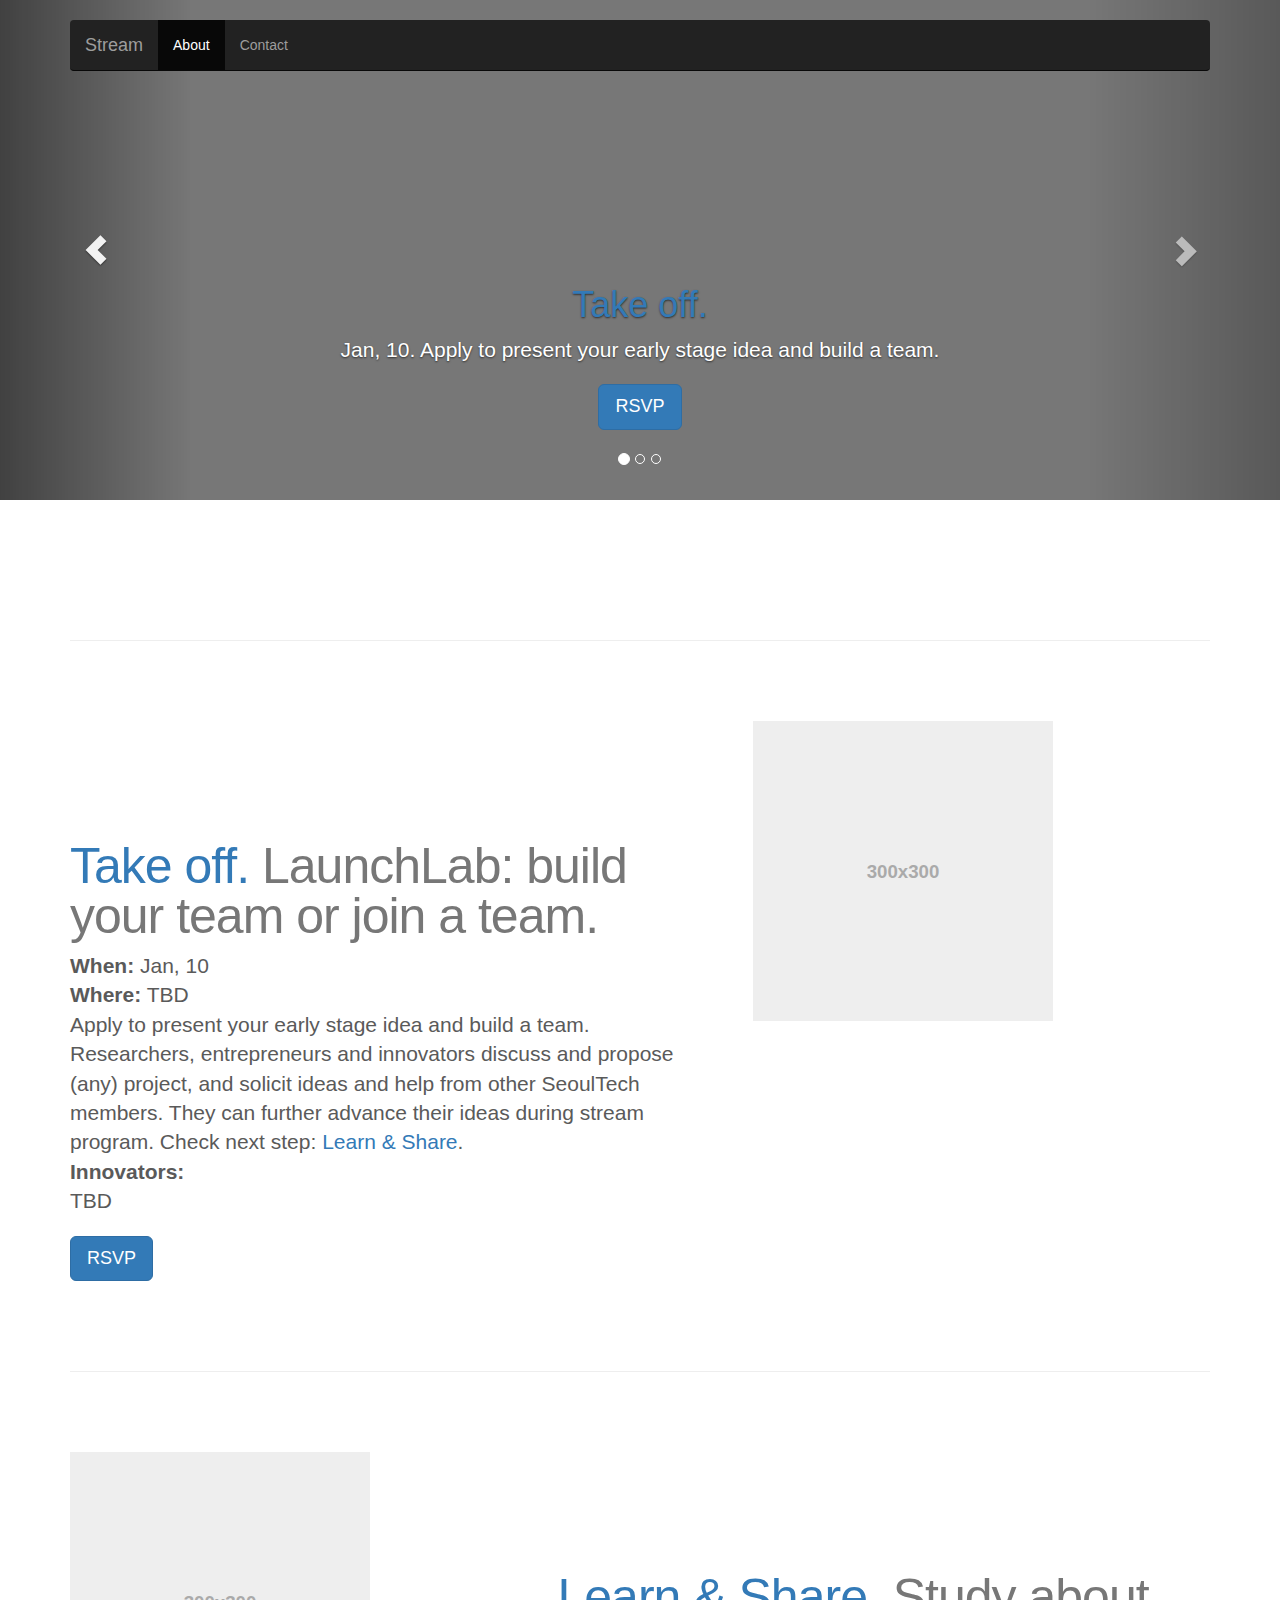
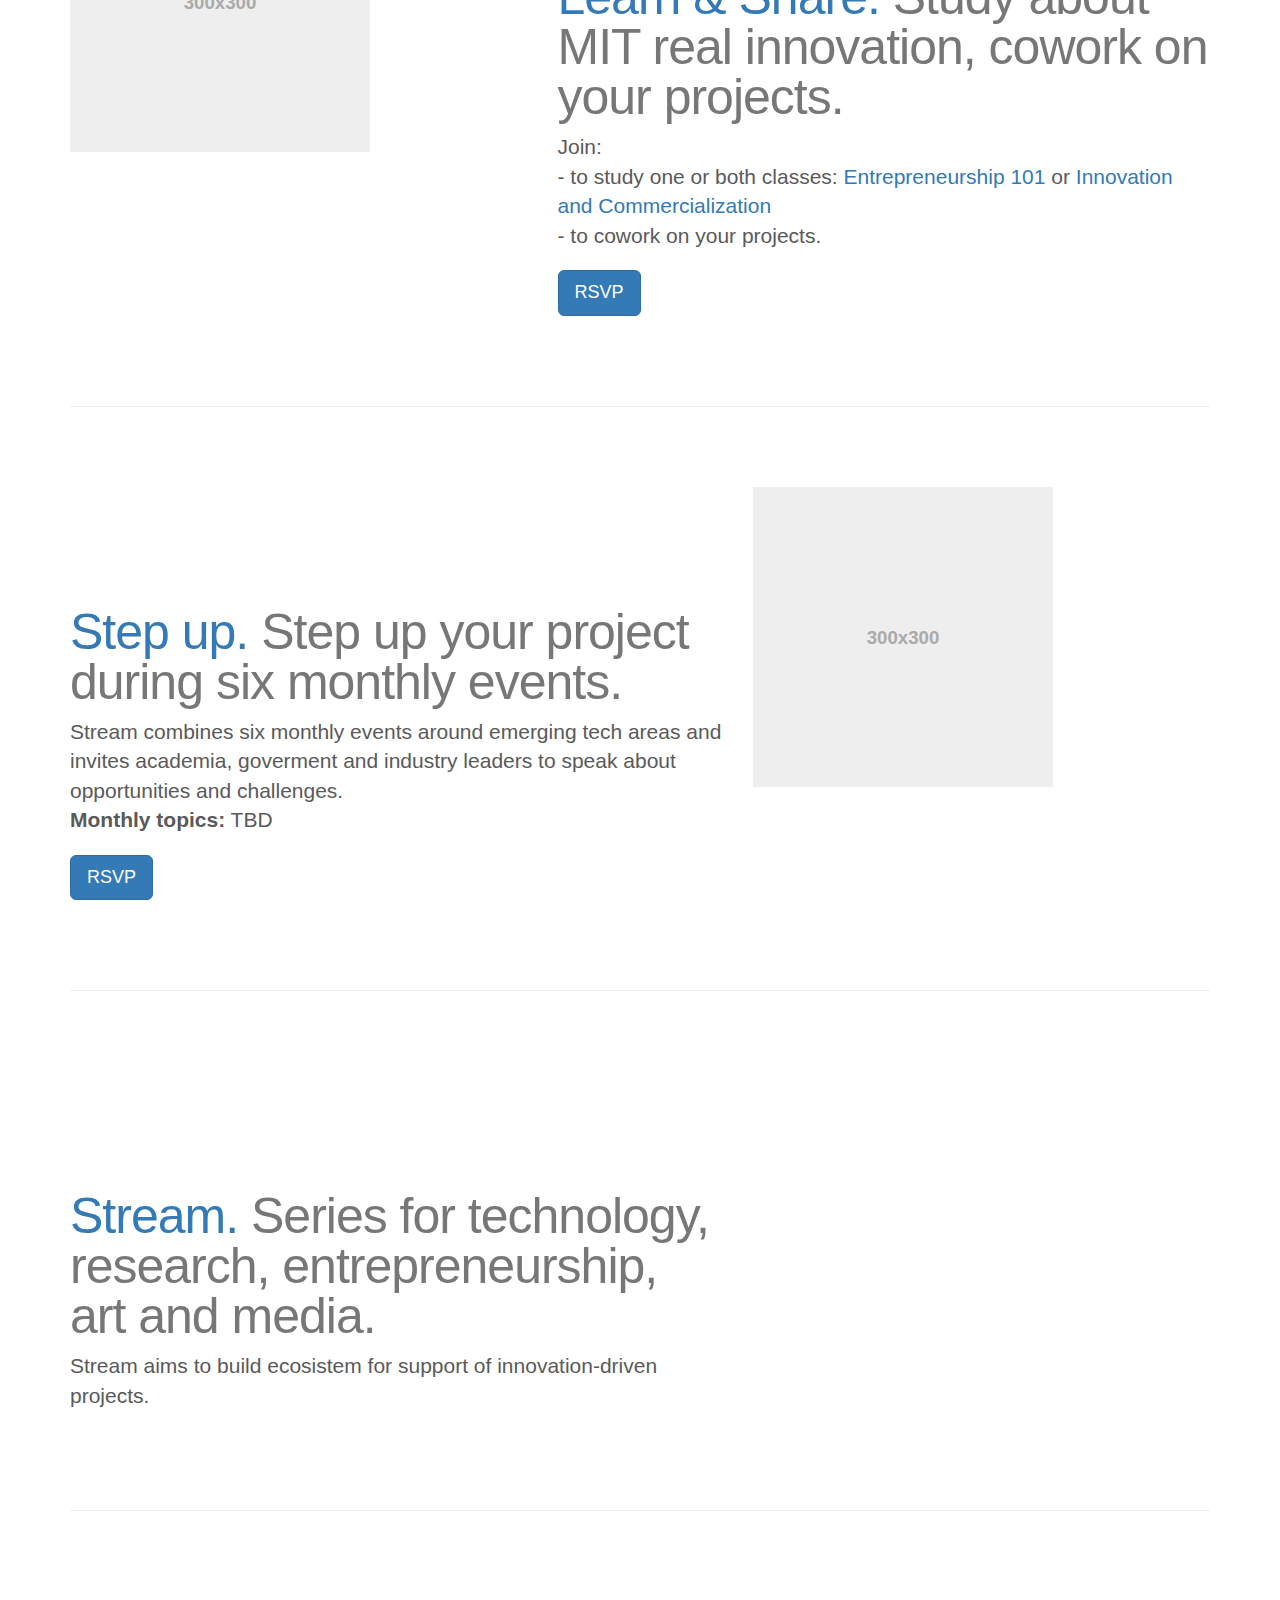
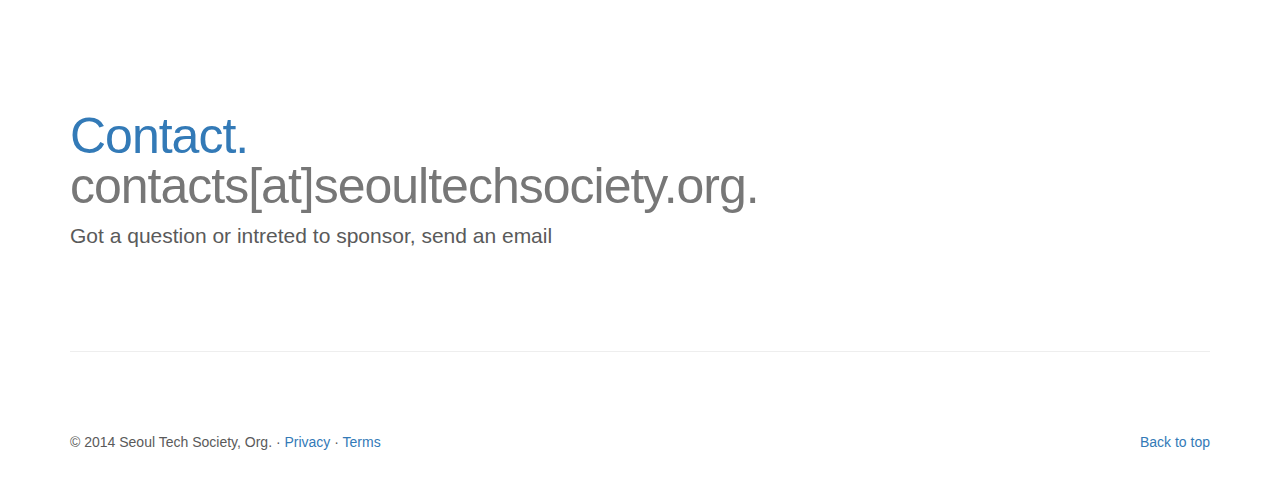
==== index.html @ 8b01f839 "Content updated" ====
<!DOCTYPE html>
<html lang="en">
  <head>
    <meta charset="utf-8">
    <meta http-equiv="X-UA-Compatible" content="IE=edge">
    <meta name="viewport" content="width=device-width, initial-scale=1">
    <meta name="description" content="">
    <meta name="author" content="">
    <link rel="icon" href="icon.ico">

    <title>Knowledge transfer series</title>

    <!-- Bootstrap core CSS -->
    <link href="dist/css/bootstrap.min.css" rel="stylesheet">

    <!-- Just for debugging purposes. Don't actually copy these 2 lines! -->
    <!--[if lt IE 9]><script src="../../assets/js/ie8-responsive-file-warning.js"></script><![endif]-->
    <script src="assets/js/ie-emulation-modes-warning.js"></script>

    <!-- HTML5 shim and Respond.js for IE8 support of HTML5 elements and media queries -->
    <!--[if lt IE 9]>
      <script src="https://oss.maxcdn.com/html5shiv/3.7.2/html5shiv.min.js"></script>
      <script src="https://oss.maxcdn.com/respond/1.4.2/respond.min.js"></script>
    <![endif]-->

    <!-- Custom styles for this template -->
    <link href="carousel.css" rel="stylesheet">
  </head>
<!-- NAVBAR
================================================== -->
  <body>
    <div class="navbar-wrapper">
      <div class="container">

        <nav class="navbar navbar-inverse navbar-static-top" role="navigation">
          <div class="container">
            <div class="navbar-header">
              <button type="button" class="navbar-toggle collapsed" data-toggle="collapse" data-target="#navbar" aria-expanded="false" aria-controls="navbar">
                <span class="sr-only">Toggle navigation</span>
                <span class="icon-bar"></span>
                <span class="icon-bar"></span>
                <span class="icon-bar"></span>
              </button>
              <a class="navbar-brand" href="#">Stream</a>
            </div>
            <div id="navbar" class="navbar-collapse collapse">
              <ul class="nav navbar-nav">
                <li class="active"><a href="#about">About</a></li>
                <li><a href="#contact">Contact</a></li>
              </ul>
            </div>
          </div>
        </nav>

      </div>
    </div>


    <!-- Carousel
    ================================================== -->
    <div id="programCarousel" class="carousel slide" data-ride="carousel">
      <!-- Indicators -->
      <ol class="carousel-indicators">
        <li data-target="#programCarousel" data-slide-to="0" class="active"></li>
        <li data-target="#programCarousel" data-slide-to="1"></li>
        <li data-target="#programCarousel" data-slide-to="2"></li>
      </ol>
      <div class="carousel-inner" role="listbox">
        <div class="item active">
          <img src="[data-uri]" alt="First slide">
          <div class="container">
            <div class="carousel-caption">
              <h1> <a href="#takeoff">Take off.</a> </h1>
              <p>Jan, 10. Apply to present your early stage idea and build a team.</p>
              <p><a class="btn btn-lg btn-primary" href="http://www.meetup.com/seoul-tech-society/" role="button" id="btnLaunchLabRsvp">RSVP</a></p>
            </div>
          </div>
        </div>
        <div class="item">
          <img src="[data-uri]" alt="Second slide">
          <div class="container">
            <div class="carousel-caption">
              <h1> <a href="#learn">Learn & Share.</a> </h1>
              <p>Join biweekly study meetings to learn how to bring your innovative ideas into real-world implementation.</p>
              <p><a class="btn btn-lg btn-primary" href="#" role="button" id="btnStudyRsvp">RSVP</a></p>
            </div>
          </div>
        </div>
        <div class="item">
          <img src="[data-uri]" alt="Third slide">
          <div class="container">
            <div class="carousel-caption">
              <h1> <a href="#stepup">Step up.</a> </h1>
              <p>Step up your project together with academia, goverment and industry leaders.</p>
              <p><a class="btn btn-lg btn-primary" href="#" role="button" id="btnStepupRsvp">RSVP</a></p>
            </div>
          </div>
        </div>
      </div>
      <a class="left carousel-control" href="#programCarousel" role="button" data-slide="prev">
        <span class="glyphicon glyphicon-chevron-left" aria-hidden="true"></span>
        <span class="sr-only">Previous</span>
      </a>
      <a class="right carousel-control" href="#myCarousel" role="button" data-slide="next">
        <span class="glyphicon glyphicon-chevron-right" aria-hidden="true"></span>
        <span class="sr-only">Next</span>
      </a>
    </div><!-- /.carousel -->


    <!-- Marketing messaging and featurettes
    ================================================== -->
    <!-- Wrap the rest of the page in another container to center all the content. -->
 
    <div class="container marketing">

      <!-- START THE FEATURETTES -->

      <hr class="featurette-divider">

      <div class="row featurette">
        <div class="col-md-7">
          <h2 class="featurette-heading"><a name="takeoff">Take off. <span class="text-muted">LaunchLab: build your team or join a team.</span></a></h2>
          <p class="lead">
          <b>When:</b> Jan, 10<br/>
          <b>Where:</b> TBD<br/>
          Apply to present your early stage idea and build a team.<br/>
          Researchers, entrepreneurs and innovators discuss and propose (any) project, and solicit ideas and help from other SeoulTech members.  They can further advance their ideas during stream program. Check next step: <a href="#learn">Learn & Share</a>.<br/>
          <b>Innovators:</b><br/>
          TBD 
          </p>
          <p><a class="btn btn-lg btn-primary" href="http://www.meetup.com/seoul-tech-society/" role="button" id="btnLaunchLabRsvp">RSVP</a></p>
        </div>
        <div class="col-md-5">
          <img class="featurette-image img-responsive" data-src="holder.js/300x300/auto" alt="Generic placeholder image">
        </div>
      </div>

      <hr class="featurette-divider">

      <div class="row featurette">
        <div class="col-md-5">
          <img class="featurette-image img-responsive" data-src="holder.js/300x300/auto" alt="Generic placeholder image">
        </div>
        <div class="col-md-7">
          <h2 class="featurette-heading"><a name="#learn">Learn & Share.</a> <span class="text-muted">Study about MIT real innovation, cowork on your projects.</span></h2>
          <p class="lead">
          Join:<br/>
          - to study one or both classes: <a href="https://www.edx.org/course/entrepreneurship-101-who-customer-mitx-15-390-1x">Entrepreneurship 101</a> or <a href="https://www.edx.org/course/innovation-commercialization-mitx-3-086x#.VJL0gCuUffI">Innovation and Commercialization</a><br/>
          - to cowork on your projects.
          </p>
          <p><a class="btn btn-lg btn-primary" href="#" role="button" id="btnStudyRsvp">RSVP</a></p>
        </div>
      </div>

      <hr class="featurette-divider">

      <div class="row featurette">
        <div class="col-md-7">
          <h2 class="featurette-heading"><a name="#stepup">Step up.</a> <span class="text-muted">Step up your project during six monthly events.</span></h2>
          <p class="lead">Stream combines six monthly events around emerging tech areas and invites academia, goverment and industry leaders to speak about opportunities and challenges.<br/>
          <b>Monthly topics:</b> TBD</p>
          <p><a class="btn btn-lg btn-primary" href="#" role="button" id="btnStepupRsvp">RSVP</a></p>
        </div>
        <div class="col-md-5">
          <img class="featurette-image img-responsive" data-src="holder.js/300x300/auto" alt="Generic placeholder image">
        </div>
      </div>

      <hr class="featurette-divider">

      <div class="row featurette">
        <div class="col-md-7">
          <h2 class="featurette-heading"><a name="#about">Stream.</a> <span class="text-muted">Series for technology, research, entrepreneurship, art and media.</span></h2>
          <p class="lead">Stream aims to build ecosistem for support of innovation-driven projects.</p>
        </div>
      </div>

      <hr class="featurette-divider">

      <div class="row featurette">
        <div class="col-md-7">
          <h2 class="featurette-heading"><a name="#contact">Contact.</a> <span class="text-muted">contacts[at]seoultechsociety.org.</span></h2>
          <p class="lead">Got a question or intreted to sponsor, send an email</p>
        </div>
      </div>

      <hr class="featurette-divider">


      <script type="text/javascript">
        $(function () {
          $('#btnStudyRsvp').prop('disabled', true);
           $('#btnStepupRsvp').prop('disabled', true);
        });
</script>

      <!-- /END THE FEATURETTES -->


      <!-- FOOTER -->
      <footer>
        <p class="pull-right"><a href="#">Back to top</a></p>
        <p>&copy; 2014 Seoul Tech Society, Org. &middot; <a href="#">Privacy</a> &middot; <a href="#">Terms</a></p>
      </footer>

    </div><!-- /.container -->


    <!-- Bootstrap core JavaScript
    ================================================== -->
    <!-- Placed at the end of the document so the pages load faster -->
    <script src="https://ajax.googleapis.com/ajax/libs/jquery/1.11.1/jquery.min.js"></script>
    <script src="dist/js/bootstrap.min.js"></script>
    <script src="assets/js/docs.min.js"></script>
    <!-- IE10 viewport hack for Surface/desktop Windows 8 bug -->
    <script src="assets/js/ie10-viewport-bug-workaround.js"></script>
  </body>
</html>
---- carousel.css ----
/* GLOBAL STYLES
-------------------------------------------------- */
/* Padding below the footer and lighter body text */

body {
  padding-bottom: 40px;
  color: #5a5a5a;
}


/* CUSTOMIZE THE NAVBAR
-------------------------------------------------- */

/* Special class on .container surrounding .navbar, used for positioning it into place. */
.navbar-wrapper {
  position: absolute;
  top: 0;
  right: 0;
  left: 0;
  z-index: 20;
}

/* Flip around the padding for proper display in narrow viewports */
.navbar-wrapper > .container {
  padding-right: 0;
  padding-left: 0;
}
.navbar-wrapper .navbar {
  padding-right: 15px;
  padding-left: 15px;
}
.navbar-wrapper .navbar .container {
  width: auto;
}


/* CUSTOMIZE THE CAROUSEL
-------------------------------------------------- */

/* Carousel base class */
.carousel {
  height: 500px;
  margin-bottom: 60px;
}
/* Since positioning the image, we need to help out the caption */
.carousel-caption {
  z-index: 10;
}

/* Declare heights because of positioning of img element */
.carousel .item {
  height: 500px;
  background-color: #777;
}
.carousel-inner > .item > img {
  position: absolute;
  top: 0;
  left: 0;
  min-width: 100%;
  height: 500px;
}


/* MARKETING CONTENT
-------------------------------------------------- */

/* Center align the text within the three columns below the carousel */
.marketing .col-lg-4 {
  margin-bottom: 20px;
  text-align: center;
}
.marketing h2 {
  font-weight: normal;
}
.marketing .col-lg-4 p {
  margin-right: 10px;
  margin-left: 10px;
}


/* Featurettes
------------------------- */

.featurette-divider {
  margin: 80px 0; /* Space out the Bootstrap <hr> more */
}

/* Thin out the marketing headings */
.featurette-heading {
  font-weight: 300;
  line-height: 1;
  letter-spacing: -1px;
}


/* RESPONSIVE CSS
-------------------------------------------------- */

@media (min-width: 768px) {
  /* Navbar positioning foo */
  .navbar-wrapper {
    margin-top: 20px;
  }
  .navbar-wrapper .container {
    padding-right: 15px;
    padding-left: 15px;
  }
  .navbar-wrapper .navbar {
    padding-right: 0;
    padding-left: 0;
  }

  /* The navbar becomes detached from the top, so we round the corners */
  .navbar-wrapper .navbar {
    border-radius: 4px;
  }

  /* Bump up size of carousel content */
  .carousel-caption p {
    margin-bottom: 20px;
    font-size: 21px;
    line-height: 1.4;
  }

  .featurette-heading {
    font-size: 50px;
  }
}

@media (min-width: 992px) {
  .featurette-heading {
    margin-top: 120px;
  }
}
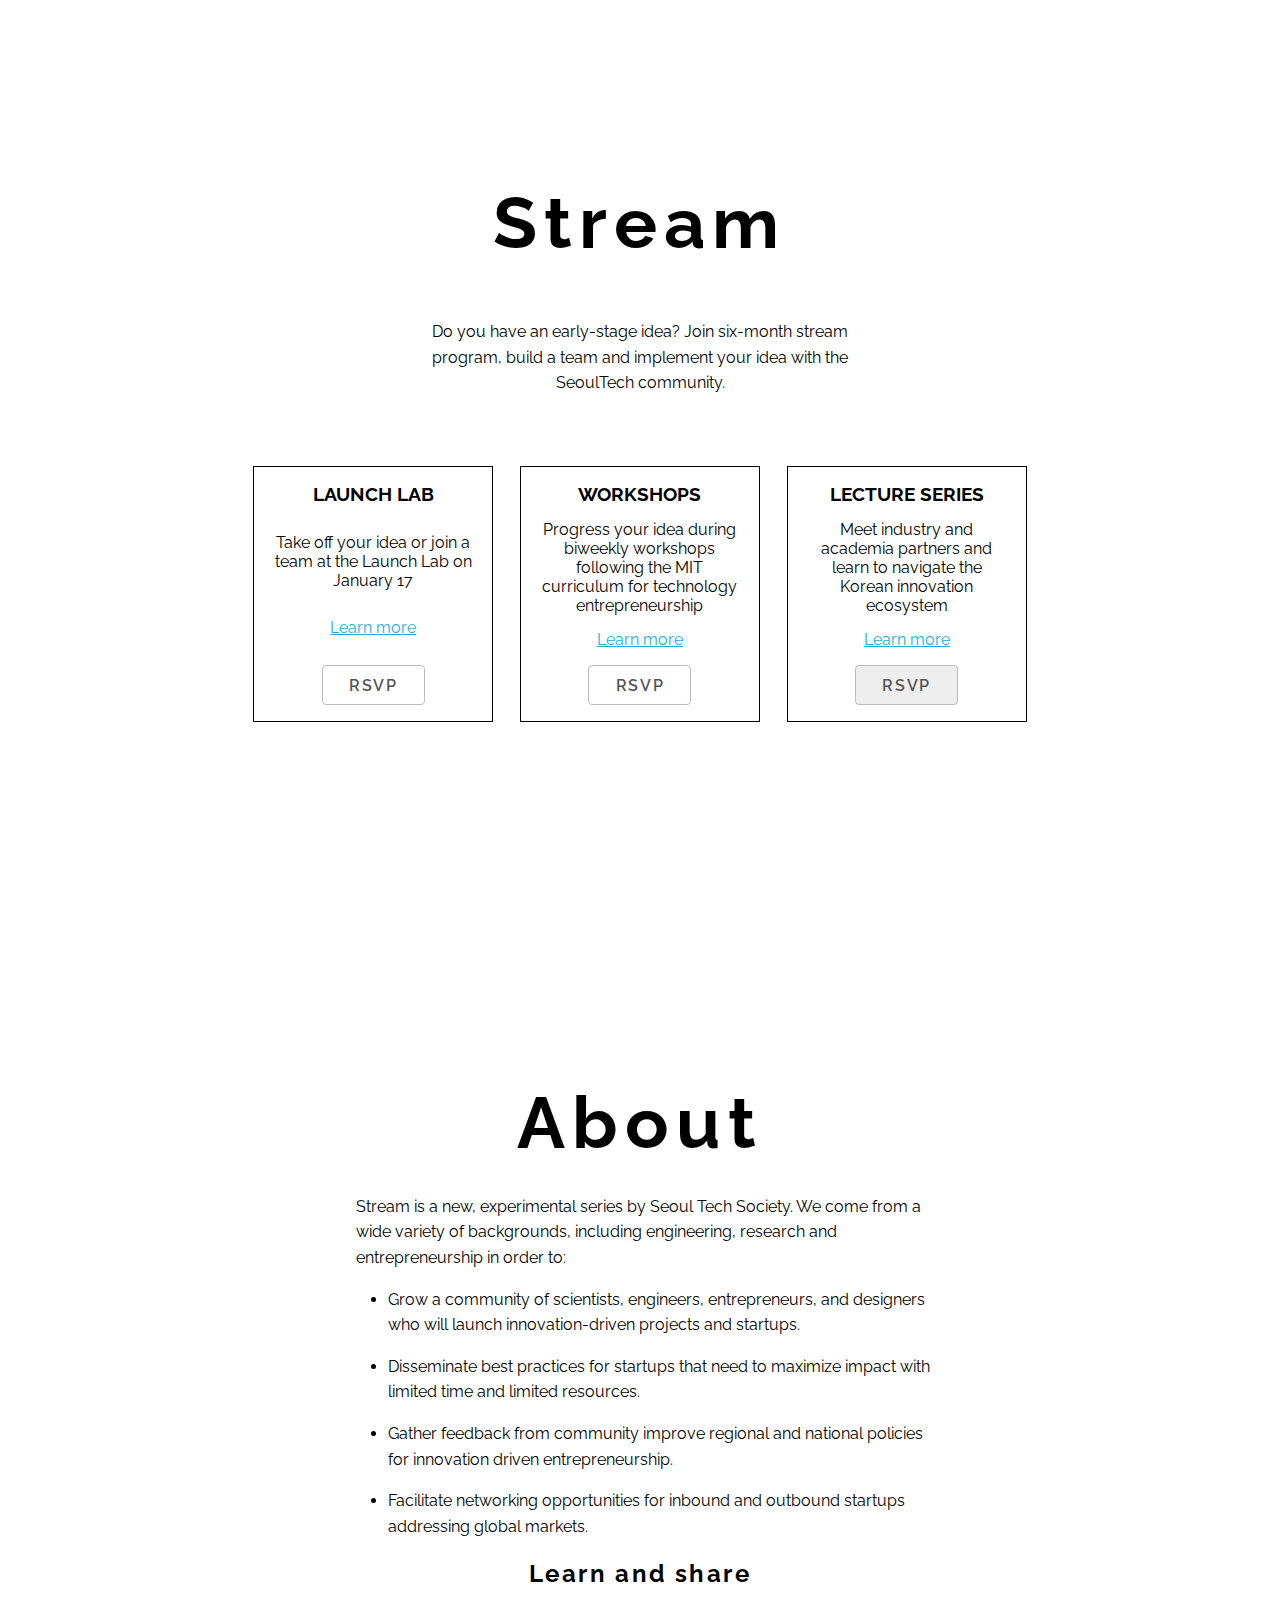
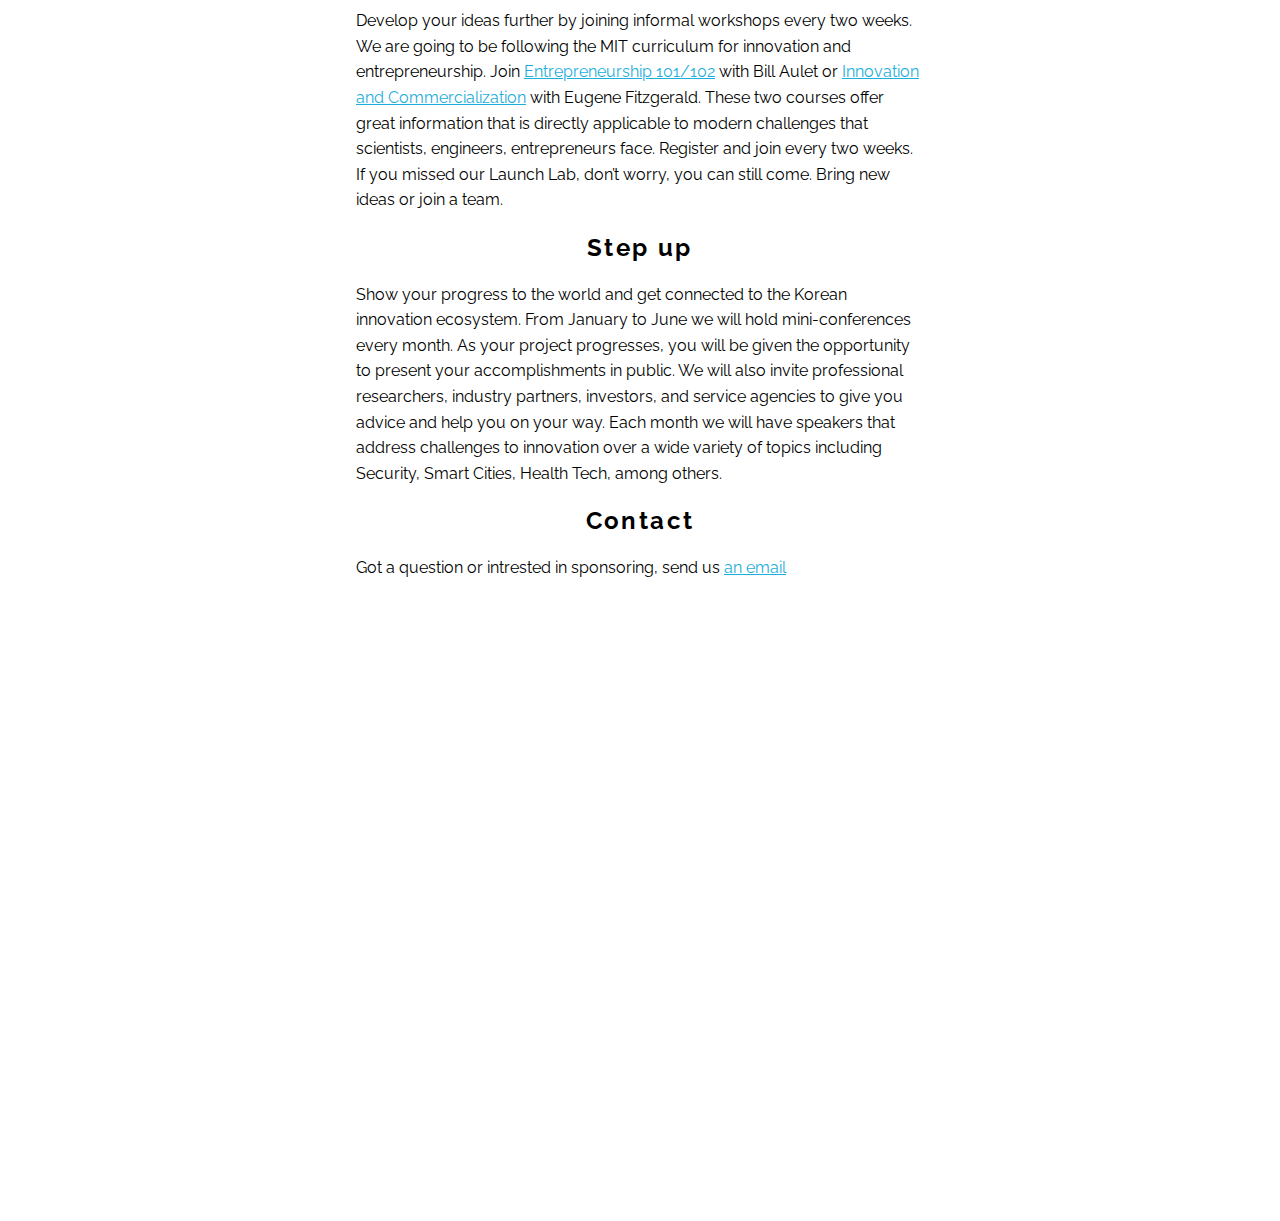
==== commit 5acc9a3c: "change layout and design" ====
--- a/index.html
+++ b/index.html
@@ -1,219 +1,93 @@
 <!DOCTYPE html>
 <html lang="en">
-  <head>
-    <meta charset="utf-8">
-    <meta http-equiv="X-UA-Compatible" content="IE=edge">
-    <meta name="viewport" content="width=device-width, initial-scale=1">
-    <meta name="description" content="">
-    <meta name="author" content="">
-    <link rel="icon" href="icon.ico">
-
-    <title>Knowledge transfer series</title>
-
-    <!-- Bootstrap core CSS -->
-    <link href="dist/css/bootstrap.min.css" rel="stylesheet">
-
-    <!-- Just for debugging purposes. Don't actually copy these 2 lines! -->
-    <!--[if lt IE 9]><script src="../../assets/js/ie8-responsive-file-warning.js"></script><![endif]-->
-    <script src="assets/js/ie-emulation-modes-warning.js"></script>
-
-    <!-- HTML5 shim and Respond.js for IE8 support of HTML5 elements and media queries -->
-    <!--[if lt IE 9]>
-      <script src="https://oss.maxcdn.com/html5shiv/3.7.2/html5shiv.min.js"></script>
-      <script src="https://oss.maxcdn.com/respond/1.4.2/respond.min.js"></script>
-    <![endif]-->
-
-    <!-- Custom styles for this template -->
-    <link href="carousel.css" rel="stylesheet">
-  </head>
-<!-- NAVBAR
-================================================== -->
-  <body>
-    <div class="navbar-wrapper">
-      <div class="container">
-
-        <nav class="navbar navbar-inverse navbar-static-top" role="navigation">
-          <div class="container">
-            <div class="navbar-header">
-              <button type="button" class="navbar-toggle collapsed" data-toggle="collapse" data-target="#navbar" aria-expanded="false" aria-controls="navbar">
-                <span class="sr-only">Toggle navigation</span>
-                <span class="icon-bar"></span>
-                <span class="icon-bar"></span>
-                <span class="icon-bar"></span>
-              </button>
-              <a class="navbar-brand" href="#">Stream</a>
-            </div>
-            <div id="navbar" class="navbar-collapse collapse">
-              <ul class="nav navbar-nav">
-                <li class="active"><a href="#about">About</a></li>
-                <li><a href="#contact">Contact</a></li>
-              </ul>
-            </div>
-          </div>
-        </nav>
-
+<head>
+  <meta charset="UTF-8">
+  <title></title>
+  <meta name="viewport" content="width=device-width, initial-scale=1, maximum-scale=1, user-scalable=no"/>
+  <link href='//fonts.googleapis.com/css?family=Raleway:400' rel='stylesheet' type='text/css'>
+  <link rel="stylesheet" href="css/style.css">
+</head>
+<body>
+  <div class="page">
+    <div class="landing">
+      <h1 class="header">Stream</h1>
+      <p class="narrow">
+      Do you have an early-stage idea? Join six-month stream program, build a team and implement your idea with the SeoulTech community.
+      </p>
+    </div>
+    <div class="boxes">
+      <div class="box">
+        <h2>Launch Lab</h2>
+        <p>Take off your idea or join a team at the Launch Lab on January 17 </p>
+        <p><a href="http://meetup.com/seoul&#45;tech&#45;society/events/219170649/">Learn more</a></p>
+        <a class="button" href="http://meetup.com/seoul&#45;tech&#45;society/events/219170649/">RSVP</a>
+      </div>
+      <div class="box">
+        <h2>Workshops</h2>
+        <p>Progress your idea during biweekly workshops following the MIT curriculum for technology entrepreneurship</p>
+        <p><a href="#workshops">Learn more</a></p>
+        <a class="button" href="http://goo.gl/forms/xklwbZNZwG">RSVP</a>
+      </div>
+      <div class="box">
+        <h2>Lecture series</h2>
+        <p>Meet industry and academia partners and learn to navigate the Korean innovation ecosystem</p>
+        <p><a href="#lectures">Learn more</a></p>
+        <a class="button inactive">RSVP</a>
       </div>
     </div>
+  </div>
+
+  <div class="page">
+    <div class="about">
+      <h1 class="header">About</h1>
+      <p class="wide">
+      Stream is a new, experimental series by Seoul Tech Society. We come from a wide variety of backgrounds, including engineering, research and entrepreneurship in order to:
+      </p>
+      <ul>
+        <li>
+        Grow a community of scientists, engineers, entrepreneurs, and designers who will launch innovation-driven projects and startups.
+        </li>
+        <li>
+        Disseminate best practices for startups that need to maximize impact with limited time and limited resources.
+        </li>
+        <li>
+        Gather feedback from community improve regional and national policies for innovation driven entrepreneurship.
+        </li>
+        <li>
+        Facilitate networking opportunities for inbound and outbound startups addressing global markets.
+        </li>
+      </ul>
+
+      <h2 id="workshops" class="header">Learn and share</h2>
+      <p class="wide">
+        Develop your ideas further by joining informal workshops every two weeks.
+        We are going to be following the MIT curriculum for innovation and entrepreneurship.
+        Join <a href="https://www.edx.org/course/entrepreneurship-101-who-customer-mitx-15-390-1x#.VJwMqV4AA">Entrepreneurship 101/102</a> with Bill Aulet or <a href="https://www.edx.org/course/innovation-commercialization-mitx-3-086x#.VJwMmF4AA">Innovation and Commercialization</a> with Eugene Fitzgerald.
+        These two courses offer great information that is directly applicable to modern challenges that scientists, engineers, entrepreneurs face.
+        Register and join every two weeks.
+        If you missed our Launch Lab, don’t worry, you can still come. Bring new ideas or join a team.
+      </p>
 
 
-    <!-- Carousel
-    ================================================== -->
-    <div id="programCarousel" class="carousel slide" data-ride="carousel">
-      <!-- Indicators -->
-      <ol class="carousel-indicators">
-        <li data-target="#programCarousel" data-slide-to="0" class="active"></li>
-        <li data-target="#programCarousel" data-slide-to="1"></li>
-        <li data-target="#programCarousel" data-slide-to="2"></li>
-      </ol>
-      <div class="carousel-inner" role="listbox">
-        <div class="item active">
-          <img src="[data-uri]" alt="First slide">
-          <div class="container">
-            <div class="carousel-caption">
-              <h1> <a href="#takeoff">Take off.</a> </h1>
-              <p>Jan, 10. Apply to present your early stage idea and build a team.</p>
-              <p><a class="btn btn-lg btn-primary" href="http://www.meetup.com/seoul-tech-society/" role="button" id="btnLaunchLabRsvp">RSVP</a></p>
-            </div>
-          </div>
-        </div>
-        <div class="item">
-          <img src="[data-uri]" alt="Second slide">
-          <div class="container">
-            <div class="carousel-caption">
-              <h1> <a href="#learn">Learn & Share.</a> </h1>
-              <p>Join biweekly study meetings to learn how to bring your innovative ideas into real-world implementation.</p>
-              <p><a class="btn btn-lg btn-primary" href="#" role="button" id="btnStudyRsvp">RSVP</a></p>
-            </div>
-          </div>
-        </div>
-        <div class="item">
-          <img src="[data-uri]" alt="Third slide">
-          <div class="container">
-            <div class="carousel-caption">
-              <h1> <a href="#stepup">Step up.</a> </h1>
-              <p>Step up your project together with academia, goverment and industry leaders.</p>
-              <p><a class="btn btn-lg btn-primary" href="#" role="button" id="btnStepupRsvp">RSVP</a></p>
-            </div>
-          </div>
-        </div>
-      </div>
-      <a class="left carousel-control" href="#programCarousel" role="button" data-slide="prev">
-        <span class="glyphicon glyphicon-chevron-left" aria-hidden="true"></span>
-        <span class="sr-only">Previous</span>
-      </a>
-      <a class="right carousel-control" href="#myCarousel" role="button" data-slide="next">
-        <span class="glyphicon glyphicon-chevron-right" aria-hidden="true"></span>
-        <span class="sr-only">Next</span>
-      </a>
-    </div><!-- /.carousel -->
 
+      <h2 id="lectures" class="header">Step up</h2>
+      <p class="wide">
+      Show your progress to the world and get connected to the Korean innovation ecosystem.
+      From January to June we will hold mini-conferences every month.
+      As your project progresses, you will be given the opportunity to present your accomplishments in public.
+      We will also invite professional researchers, industry partners, investors, and service agencies to give you advice and help you on your way.
+      Each month we will have speakers that address challenges to innovation over a wide variety of topics including Security, Smart Cities, Health Tech, among others.
+      </p>
 
-    <!-- Marketing messaging and featurettes
-    ================================================== -->
-    <!-- Wrap the rest of the page in another container to center all the content. -->
- 
-    <div class="container marketing">
+    </div>
 
-      <!-- START THE FEATURETTES -->
-
-      <hr class="featurette-divider">
-
-      <div class="row featurette">
-        <div class="col-md-7">
-          <h2 class="featurette-heading"><a name="takeoff">Take off. <span class="text-muted">LaunchLab: build your team or join a team.</span></a></h2>
-          <p class="lead">
-          <b>When:</b> Jan, 10<br/>
-          <b>Where:</b> TBD<br/>
-          Apply to present your early stage idea and build a team.<br/>
-          Researchers, entrepreneurs and innovators discuss and propose (any) project, and solicit ideas and help from other SeoulTech members.  They can further advance their ideas during stream program. Check next step: <a href="#learn">Learn & Share</a>.<br/>
-          <b>Innovators:</b><br/>
-          TBD 
-          </p>
-          <p><a class="btn btn-lg btn-primary" href="http://www.meetup.com/seoul-tech-society/" role="button" id="btnLaunchLabRsvp">RSVP</a></p>
-        </div>
-        <div class="col-md-5">
-          <img class="featurette-image img-responsive" data-src="holder.js/300x300/auto" alt="Generic placeholder image">
-        </div>
-      </div>
-
-      <hr class="featurette-divider">
-
-      <div class="row featurette">
-        <div class="col-md-5">
-          <img class="featurette-image img-responsive" data-src="holder.js/300x300/auto" alt="Generic placeholder image">
-        </div>
-        <div class="col-md-7">
-          <h2 class="featurette-heading"><a name="#learn">Learn & Share.</a> <span class="text-muted">Study about MIT real innovation, cowork on your projects.</span></h2>
-          <p class="lead">
-          Join:<br/>
-          - to study one or both classes: <a href="https://www.edx.org/course/entrepreneurship-101-who-customer-mitx-15-390-1x">Entrepreneurship 101</a> or <a href="https://www.edx.org/course/innovation-commercialization-mitx-3-086x#.VJL0gCuUffI">Innovation and Commercialization</a><br/>
-          - to cowork on your projects.
-          </p>
-          <p><a class="btn btn-lg btn-primary" href="#" role="button" id="btnStudyRsvp">RSVP</a></p>
-        </div>
-      </div>
-
-      <hr class="featurette-divider">
-
-      <div class="row featurette">
-        <div class="col-md-7">
-          <h2 class="featurette-heading"><a name="#stepup">Step up.</a> <span class="text-muted">Step up your project during six monthly events.</span></h2>
-          <p class="lead">Stream combines six monthly events around emerging tech areas and invites academia, goverment and industry leaders to speak about opportunities and challenges.<br/>
-          <b>Monthly topics:</b> TBD</p>
-          <p><a class="btn btn-lg btn-primary" href="#" role="button" id="btnStepupRsvp">RSVP</a></p>
-        </div>
-        <div class="col-md-5">
-          <img class="featurette-image img-responsive" data-src="holder.js/300x300/auto" alt="Generic placeholder image">
-        </div>
-      </div>
-
-      <hr class="featurette-divider">
-
-      <div class="row featurette">
-        <div class="col-md-7">
-          <h2 class="featurette-heading"><a name="#about">Stream.</a> <span class="text-muted">Series for technology, research, entrepreneurship, art and media.</span></h2>
-          <p class="lead">Stream aims to build ecosistem for support of innovation-driven projects.</p>
-        </div>
-      </div>
-
-      <hr class="featurette-divider">
-
-      <div class="row featurette">
-        <div class="col-md-7">
-          <h2 class="featurette-heading"><a name="#contact">Contact.</a> <span class="text-muted">contacts[at]seoultechsociety.org.</span></h2>
-          <p class="lead">Got a question or intreted to sponsor, send an email</p>
-        </div>
-      </div>
-
-      <hr class="featurette-divider">
-
-
-      <script type="text/javascript">
-        $(function () {
-          $('#btnStudyRsvp').prop('disabled', true);
-           $('#btnStepupRsvp').prop('disabled', true);
-        });
-</script>
-
-      <!-- /END THE FEATURETTES -->
-
-
-      <!-- FOOTER -->
-      <footer>
-        <p class="pull-right"><a href="#">Back to top</a></p>
-        <p>&copy; 2014 Seoul Tech Society, Org. &middot; <a href="#">Privacy</a> &middot; <a href="#">Terms</a></p>
-      </footer>
-
-    </div><!-- /.container -->
-
-
-    <!-- Bootstrap core JavaScript
-    ================================================== -->
-    <!-- Placed at the end of the document so the pages load faster -->
-    <script src="https://ajax.googleapis.com/ajax/libs/jquery/1.11.1/jquery.min.js"></script>
-    <script src="dist/js/bootstrap.min.js"></script>
-    <script src="assets/js/docs.min.js"></script>
-    <!-- IE10 viewport hack for Surface/desktop Windows 8 bug -->
-    <script src="assets/js/ie10-viewport-bug-workaround.js"></script>
-  </body>
+    <div class="contact">
+      <h2 class="header">Contact</h2>
+      <p class="wide">
+        Got a question or intrested in sponsoring, send us
+        <a href="mailto:contacts@seoultechsociety.org?subject=stream">an email</a>
+      </p>
+    </div>
+  </div>
+</body>
 </html>
--- a/css/style.css
+++ b/css/style.css
@@ -0,0 +1,198 @@
+@import url('./normalize.css');
+
+*, *:before, *:after {
+  box-sizing: border-box;
+  -moz-box-sizing: border-box;
+  -webkit-box-sizing: border-box;
+ }
+
+body {
+  font-family: Raleway, sans-serif;
+}
+
+a {
+  color:#1eaedb;
+}
+
+
+
+h1 {
+  font-size:8vh;
+}
+
+.page {
+  width:100%;
+  min-height:100vh;
+  max-width:800px;
+  margin:0 auto;
+}
+
+.header {
+  text-align:center;
+  letter-spacing:0.1em;
+}
+
+
+/* LANDING */
+.landing {
+  width:100%;
+  max-width:768px;
+  margin:0 auto 1em;
+  padding:0;
+}
+
+.landing > .header {
+  margin:20vh auto 6vh;
+}
+
+
+.narrow {
+  font-size:1em;
+  line-height:1.6em;
+  padding:0 1em;
+  text-align:center;
+  margin:0 auto;
+}
+
+.box {
+  width:240px;
+  height:16em;
+  margin:6vh auto;
+  padding:1em;
+  border:1px solid;
+  position:relative;
+  display:flex;
+  flex-direction: column;
+  justify-content: center;
+  align-items:center;
+}
+
+.box > h2 {
+  text-align:center;
+  text-transform:uppercase;
+  font-size:1.2em;
+  margin:0 0 auto 0;
+}
+
+.box > p {
+  margin:0 0 auto 0;
+  text-align:center;
+}
+
+.button {
+  max-width:94px;
+  margin:0 4px;
+  height:40px;
+  line-height:14px;
+  font-size: 10px;
+  padding:6px 6px;
+
+  display: inline-block;
+  color: #555;
+  text-align: center;
+  font-weight: 600;
+  letter-spacing: .1rem;
+  text-transform: uppercase;
+  text-decoration: none;
+  background-color: #fff;
+  border-radius: 4px;
+  border: 1px solid #bbb;
+  cursor: pointer;
+
+}
+
+.box > .button {
+  width:50%;
+  font-size:1em;
+
+
+  max-width:90%;
+  display:block;
+  margin:0 auto;
+  line-height:20px;
+  padding:10px;
+}
+
+.button:hover {
+  background-color:#1eaedb;
+}
+
+.inactive {
+  cursor:default;
+  background-color:#eee;
+}
+
+.inactive:hover {
+  background-color:#eee;
+}
+
+
+/* ABOUT */
+.about > h1 {
+  margin:0 auto 0.4em;
+}
+
+.wide {
+  text-align:left;
+  font-size:1em;
+  line-height:1.6em;
+  padding:0 1em;
+  margin:0 auto;
+  font-size:1em;
+}
+
+.about > ul {
+  font-size:1em;
+  line-height:1.6em;
+  max-width:768px;
+  padding:0 0 0 3em;
+  margin:0 auto;
+}
+
+.about li {
+  margin:1em 0 0 0;
+}
+
+.contact {margin-bottom: 6em;}
+
+.contact > .header {
+  /* margin-bottom:0; */
+}
+
+.contact > p {
+  padding:0 1em;
+  text-align:center;
+}
+
+
+
+
+@media screen and (min-width: 480px) {
+  .narrow,
+  .wide,
+  .about > ul {
+    max-width:480px;
+  }
+}
+
+@media screen and (min-width: 768px) {
+  .boxes {
+    display:flex;
+    flex-direction: row;
+    justify-content: center;
+  }
+
+  .box {
+    height:16em;
+  }
+
+  .wide,
+  .about > ul {
+    max-width:600px;
+  }
+
+  .contact {margin-bottom:40em;}
+  .contact > p {text-align:left;}
+
+}
+
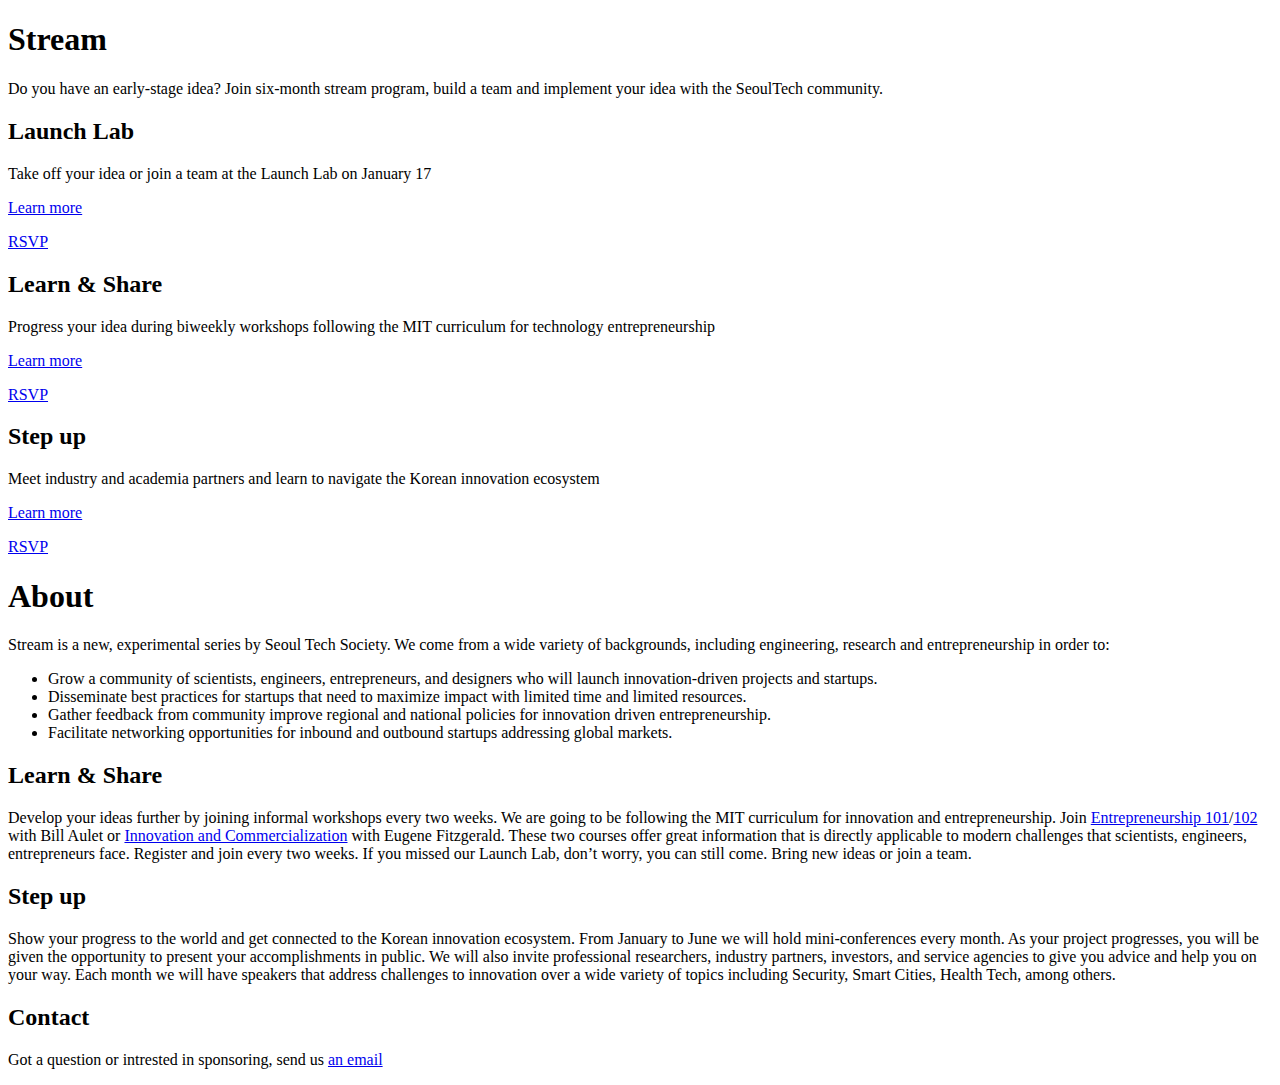
==== commit ee6137ff: "Update index.html" ====
--- a/index.html
+++ b/index.html
@@ -23,16 +23,16 @@
         <a class="button" href="http://meetup.com/seoul&#45;tech&#45;society/events/219170649/">RSVP</a>
       </div>
       <div class="box">
-        <h2>Workshops</h2>
+        <h2>Learn & Share</h2>
         <p>Progress your idea during biweekly workshops following the MIT curriculum for technology entrepreneurship</p>
         <p><a href="#workshops">Learn more</a></p>
-        <a class="button" href="http://goo.gl/forms/xklwbZNZwG">RSVP</a>
+        <a class="button" href="https://docs.google.com/forms/d/1u_SwVBV7U9XaDMs09zykH9ObbXUqeM2oUhqROiHeGyg/viewform?usp=send_form">RSVP</a>
       </div>
       <div class="box">
-        <h2>Lecture series</h2>
+        <h2>Step up</h2>
         <p>Meet industry and academia partners and learn to navigate the Korean innovation ecosystem</p>
         <p><a href="#lectures">Learn more</a></p>
-        <a class="button inactive">RSVP</a>
+        <a class="button" href="https://docs.google.com/forms/d/1TDL-oARHKQfQdf7cqJcgGpGnmQgFGiCfxvSlNkb68gE/viewform?usp=send_form">RSVP</a>
       </div>
     </div>
   </div>
@@ -58,11 +58,11 @@
         </li>
       </ul>
 
-      <h2 id="workshops" class="header">Learn and share</h2>
+      <h2 id="workshops" class="header">Learn & Share</h2>
       <p class="wide">
         Develop your ideas further by joining informal workshops every two weeks.
         We are going to be following the MIT curriculum for innovation and entrepreneurship.
-        Join <a href="https://www.edx.org/course/entrepreneurship-101-who-customer-mitx-15-390-1x#.VJwMqV4AA">Entrepreneurship 101/102</a> with Bill Aulet or <a href="https://www.edx.org/course/innovation-commercialization-mitx-3-086x#.VJwMmF4AA">Innovation and Commercialization</a> with Eugene Fitzgerald.
+        Join <a href="https://www.edx.org/course/entrepreneurship-101-who-customer-mitx-15-390-1x#.VJwMqV4AA">Entrepreneurship 101</a>/<a href="https://www.edx.org/course/entrepreneurship-102-what-can-you-do-mitx-15-390-2x#.VJwSHl4AA">102</a> with Bill Aulet or <a href="https://www.edx.org/course/innovation-commercialization-mitx-3-086x#.VJwMmF4AA">Innovation and Commercialization</a> with Eugene Fitzgerald.
         These two courses offer great information that is directly applicable to modern challenges that scientists, engineers, entrepreneurs face.
         Register and join every two weeks.
         If you missed our Launch Lab, don’t worry, you can still come. Bring new ideas or join a team.
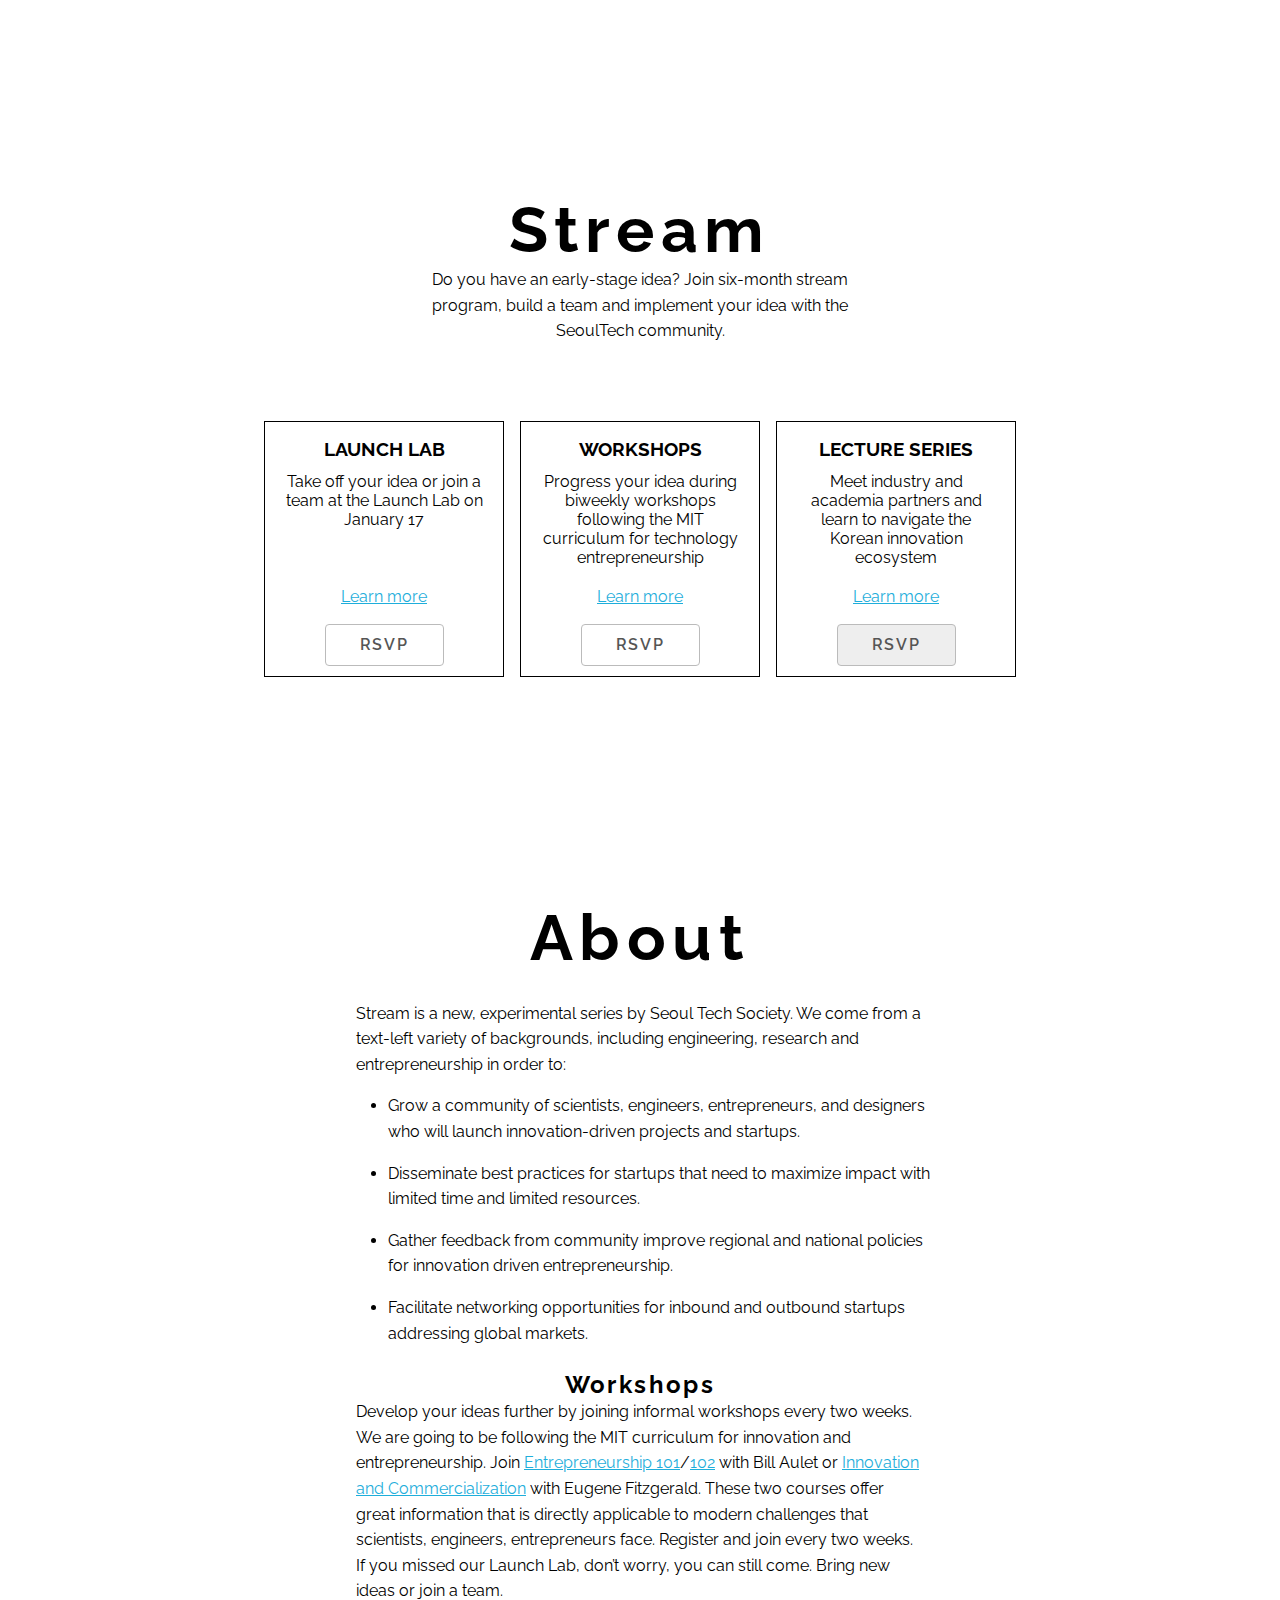
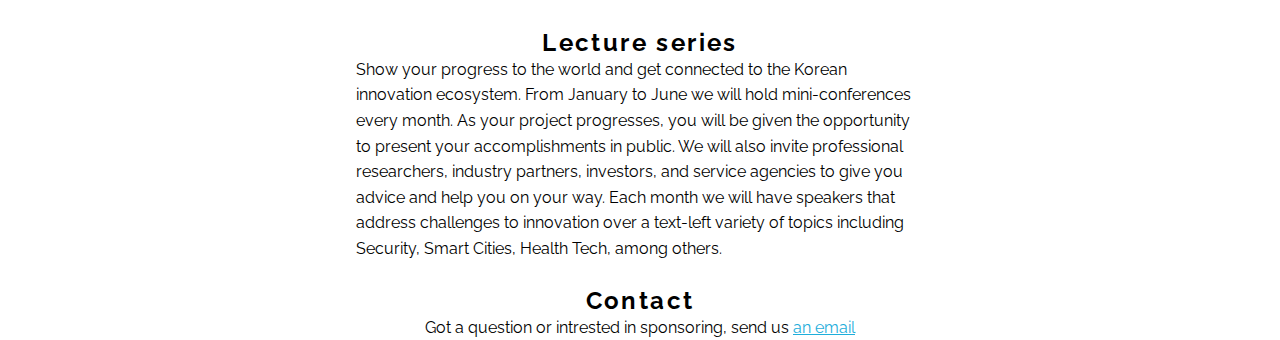
==== commit 862c842e: "support ie8 and later" ====
--- a/index.html
+++ b/index.html
@@ -2,48 +2,59 @@
 <html lang="en">
 <head>
   <meta charset="UTF-8">
-  <title></title>
+  <title>Stream</title>
   <meta name="viewport" content="width=device-width, initial-scale=1, maximum-scale=1, user-scalable=no"/>
   <link href='//fonts.googleapis.com/css?family=Raleway:400' rel='stylesheet' type='text/css'>
-  <link rel="stylesheet" href="css/style.css">
+  <link rel="stylesheet" href="css/style.min.css">
+
+
+  <!--[if lte IE 8]>
+    <script src="scripts/mediaqueries.js"></script>
+  <![endif]-->
+
+
 </head>
 <body>
   <div class="page">
-    <div class="landing">
-      <h1 class="header">Stream</h1>
-      <p class="narrow">
+    <div class="landing layout-center">
+      <h1 class="header text-center">Stream</h1>
+      <p class="text-center">
       Do you have an early-stage idea? Join six-month stream program, build a team and implement your idea with the SeoulTech community.
       </p>
-    </div>
-    <div class="boxes">
-      <div class="box">
-        <h2>Launch Lab</h2>
-        <p>Take off your idea or join a team at the Launch Lab on January 17 </p>
-        <p><a href="http://meetup.com/seoul&#45;tech&#45;society/events/219170649/">Learn more</a></p>
-        <a class="button" href="http://meetup.com/seoul&#45;tech&#45;society/events/219170649/">RSVP</a>
-      </div>
-      <div class="box">
-        <h2>Learn & Share</h2>
-        <p>Progress your idea during biweekly workshops following the MIT curriculum for technology entrepreneurship</p>
-        <p><a href="#workshops">Learn more</a></p>
-        <a class="button" href="https://docs.google.com/forms/d/1u_SwVBV7U9XaDMs09zykH9ObbXUqeM2oUhqROiHeGyg/viewform?usp=send_form">RSVP</a>
-      </div>
-      <div class="box">
-        <h2>Step up</h2>
-        <p>Meet industry and academia partners and learn to navigate the Korean innovation ecosystem</p>
-        <p><a href="#lectures">Learn more</a></p>
-        <a class="button" href="https://docs.google.com/forms/d/1TDL-oARHKQfQdf7cqJcgGpGnmQgFGiCfxvSlNkb68gE/viewform?usp=send_form">RSVP</a>
+
+      <div class="boxes">
+        <div class="box">
+          <h2 class="text-center">Launch Lab</h2>
+          <p class="text-center">Take off your idea or join a team at the Launch Lab on January 17 </p>
+         <a class="text-center" href="http://meetup.com/seoul&#45;tech&#45;society/events/219170649/">Learn more</a>
+          <a class="button layout-center" href="http://meetup.com/seoul&#45;tech&#45;society/events/219170649/">RSVP</a>
+        </div>
+
+        <div class="box">
+          <h2 class="text-center">Workshops</h2>
+          <p class="text-center">Progress your idea during biweekly workshops following the MIT curriculum for technology entrepreneurship</p>
+          <a class="text-center" href="#workshops">Learn more</a>
+          <a class="button layout-center" href="https://docs.google.com/forms/d/1u_SwVBV7U9XaDMs09zykH9ObbXUqeM2oUhqROiHeGyg/viewform?usp=send_form">RSVP</a>
+        </div>
+
+        <div class="box">
+          <h2 class="text-center">Lecture series</h2>
+          <p class="text-center">Meet industry and academia partners and learn to navigate the Korean innovation ecosystem</p>
+          <a class="text-center" href="#lectures">Learn more</a>
+          <a class="button layout-center inactive">RSVP</a>
+        </div>
       </div>
     </div>
+
   </div>
 
   <div class="page">
     <div class="about">
-      <h1 class="header">About</h1>
-      <p class="wide">
-      Stream is a new, experimental series by Seoul Tech Society. We come from a wide variety of backgrounds, including engineering, research and entrepreneurship in order to:
+      <h1 class="header text-center">About</h1>
+      <p class="text-left">
+      Stream is a new, experimental series by Seoul Tech Society. We come from a text-left variety of backgrounds, including engineering, research and entrepreneurship in order to:
       </p>
-      <ul>
+      <ul class="layout-center">
         <li>
         Grow a community of scientists, engineers, entrepreneurs, and designers who will launch innovation-driven projects and startups.
         </li>
@@ -58,8 +69,8 @@
         </li>
       </ul>
 
-      <h2 id="workshops" class="header">Learn & Share</h2>
-      <p class="wide">
+      <h2 id="workshops" class="header text-center">Workshops</h2>
+      <p class="text-left">
         Develop your ideas further by joining informal workshops every two weeks.
         We are going to be following the MIT curriculum for innovation and entrepreneurship.
         Join <a href="https://www.edx.org/course/entrepreneurship-101-who-customer-mitx-15-390-1x#.VJwMqV4AA">Entrepreneurship 101</a>/<a href="https://www.edx.org/course/entrepreneurship-102-what-can-you-do-mitx-15-390-2x#.VJwSHl4AA">102</a> with Bill Aulet or <a href="https://www.edx.org/course/innovation-commercialization-mitx-3-086x#.VJwMmF4AA">Innovation and Commercialization</a> with Eugene Fitzgerald.
@@ -70,20 +81,20 @@
 
 
 
-      <h2 id="lectures" class="header">Step up</h2>
-      <p class="wide">
+      <h2 id="lectures" class="header text-center">Lecture series</h2>
+      <p class="text-left">
       Show your progress to the world and get connected to the Korean innovation ecosystem.
       From January to June we will hold mini-conferences every month.
       As your project progresses, you will be given the opportunity to present your accomplishments in public.
       We will also invite professional researchers, industry partners, investors, and service agencies to give you advice and help you on your way.
-      Each month we will have speakers that address challenges to innovation over a wide variety of topics including Security, Smart Cities, Health Tech, among others.
+      Each month we will have speakers that address challenges to innovation over a text-left variety of topics including Security, Smart Cities, Health Tech, among others.
       </p>
 
     </div>
 
     <div class="contact">
-      <h2 class="header">Contact</h2>
-      <p class="wide">
+      <h2 class="header text-center">Contact</h2>
+      <p class="text-center">
         Got a question or intrested in sponsoring, send us
         <a href="mailto:contacts@seoultechsociety.org?subject=stream">an email</a>
       </p>
--- a/css/style.min.css
+++ b/css/style.min.css
@@ -0,0 +1 @@
+/*! normalize.css v3.0.2 | MIT License | git.io/normalize */html{font-family:sans-serif;-ms-text-size-adjust:100%;-webkit-text-size-adjust:100%}body{margin:0}article,aside,details,figcaption,figure,footer,header,hgroup,main,menu,nav,section,summary{display:block}audio,canvas,progress,video{display:inline-block;vertical-align:baseline}audio:not([controls]){display:none;height:0}[hidden],template{display:none}a{background-color:transparent}a:active,a:hover{outline:0}abbr[title]{border-bottom:1px dotted}b,strong{font-weight:700}dfn{font-style:italic}h1{margin:.67em 0}mark{background:#ff0;color:#000}small{font-size:80%}sub,sup{font-size:75%;line-height:0;position:relative;vertical-align:baseline}sup{top:-.5em}sub{bottom:-.25em}img{border:0}svg:not(:root){overflow:hidden}figure{margin:1em 40px}hr{-moz-box-sizing:content-box;box-sizing:content-box;height:0}pre{overflow:auto}code,kbd,pre,samp{font-family:monospace,monospace;font-size:1em}button,input,optgroup,select,textarea{color:inherit;font:inherit;margin:0}button{overflow:visible}button,select{text-transform:none}button,html input[type=button],input[type=reset],input[type=submit]{-webkit-appearance:button;cursor:pointer}button[disabled],html input[disabled]{cursor:default}button::-moz-focus-inner,input::-moz-focus-inner{border:0;padding:0}input{line-height:normal}input[type=checkbox],input[type=radio]{box-sizing:border-box;padding:0}input[type=number]::-webkit-inner-spin-button,input[type=number]::-webkit-outer-spin-button{height:auto}input[type=search]{-webkit-appearance:textfield;-moz-box-sizing:content-box;-webkit-box-sizing:content-box;box-sizing:content-box}input[type=search]::-webkit-search-cancel-button,input[type=search]::-webkit-search-decoration{-webkit-appearance:none}fieldset{border:1px solid silver;margin:0 2px;padding:.35em .625em .75em}legend{border:0;padding:0}textarea{overflow:auto}optgroup{font-weight:700}table{border-collapse:collapse;border-spacing:0}td,th{padding:0}*,:after,:before{box-sizing:border-box}body,html{height:100%}body{font-family:Raleway,sans-serif}a{color:#1eaedb}h1{font-size:2em}p{font-size:1em;line-height:1.6em;padding:0 1em;margin:0 auto}.page{min-height:100%;margin:0 auto;width:100%;padding:0}.header{margin:1em auto 0;letter-spacing:.1em}.text-center{text-align:center}.text-left{text-align:left}.layout-center{margin:0 auto}.landing{max-width:768px;padding-top:10%}.box{height:16em;width:240px;margin:6% auto;padding:1em;border:1px solid;position:relative}.box>h2{text-transform:uppercase;font-size:1.2em;margin:0}.box>p{line-height:1.2em;position:absolute;top:50px;left:0}.box>a{position:absolute;bottom:70px;left:50%;margin-left:-25%;width:50%}.box>.button{width:50%;max-width:90%;font-size:1em;display:block;line-height:20px;padding:10px;position:absolute;bottom:10px;left:50%;margin-left:-25%}.button{color:#555;text-align:center;font-weight:600;letter-spacing:.1em;text-decoration:none;background-color:#fff;border-radius:4px;border:1px solid #bbb;cursor:pointer}.button:hover{background-color:#1eaedb}.inactive{cursor:default;background-color:#eee}.inactive:hover{background-color:#eee}.about>h1{margin:0 auto .4em}.about>ul{line-height:1.6em;padding:0 0 0 3em}.about li{margin:1em 0 0}.contact{margin-bottom:6em}.contact>p{padding:0 1em}@media screen and (min-width:480px){h1{font-size:3em}.about>ul,.text-center,.text-left{max-width:480px}}@media screen and (min-width:768px){h1{font-size:4em}.boxes{text-align:center;margin-top:10%}.box{margin:0 6px;display:inline-block}.about>ul,.text-left{max-width:600px}.contact{margin-bottom:40em}}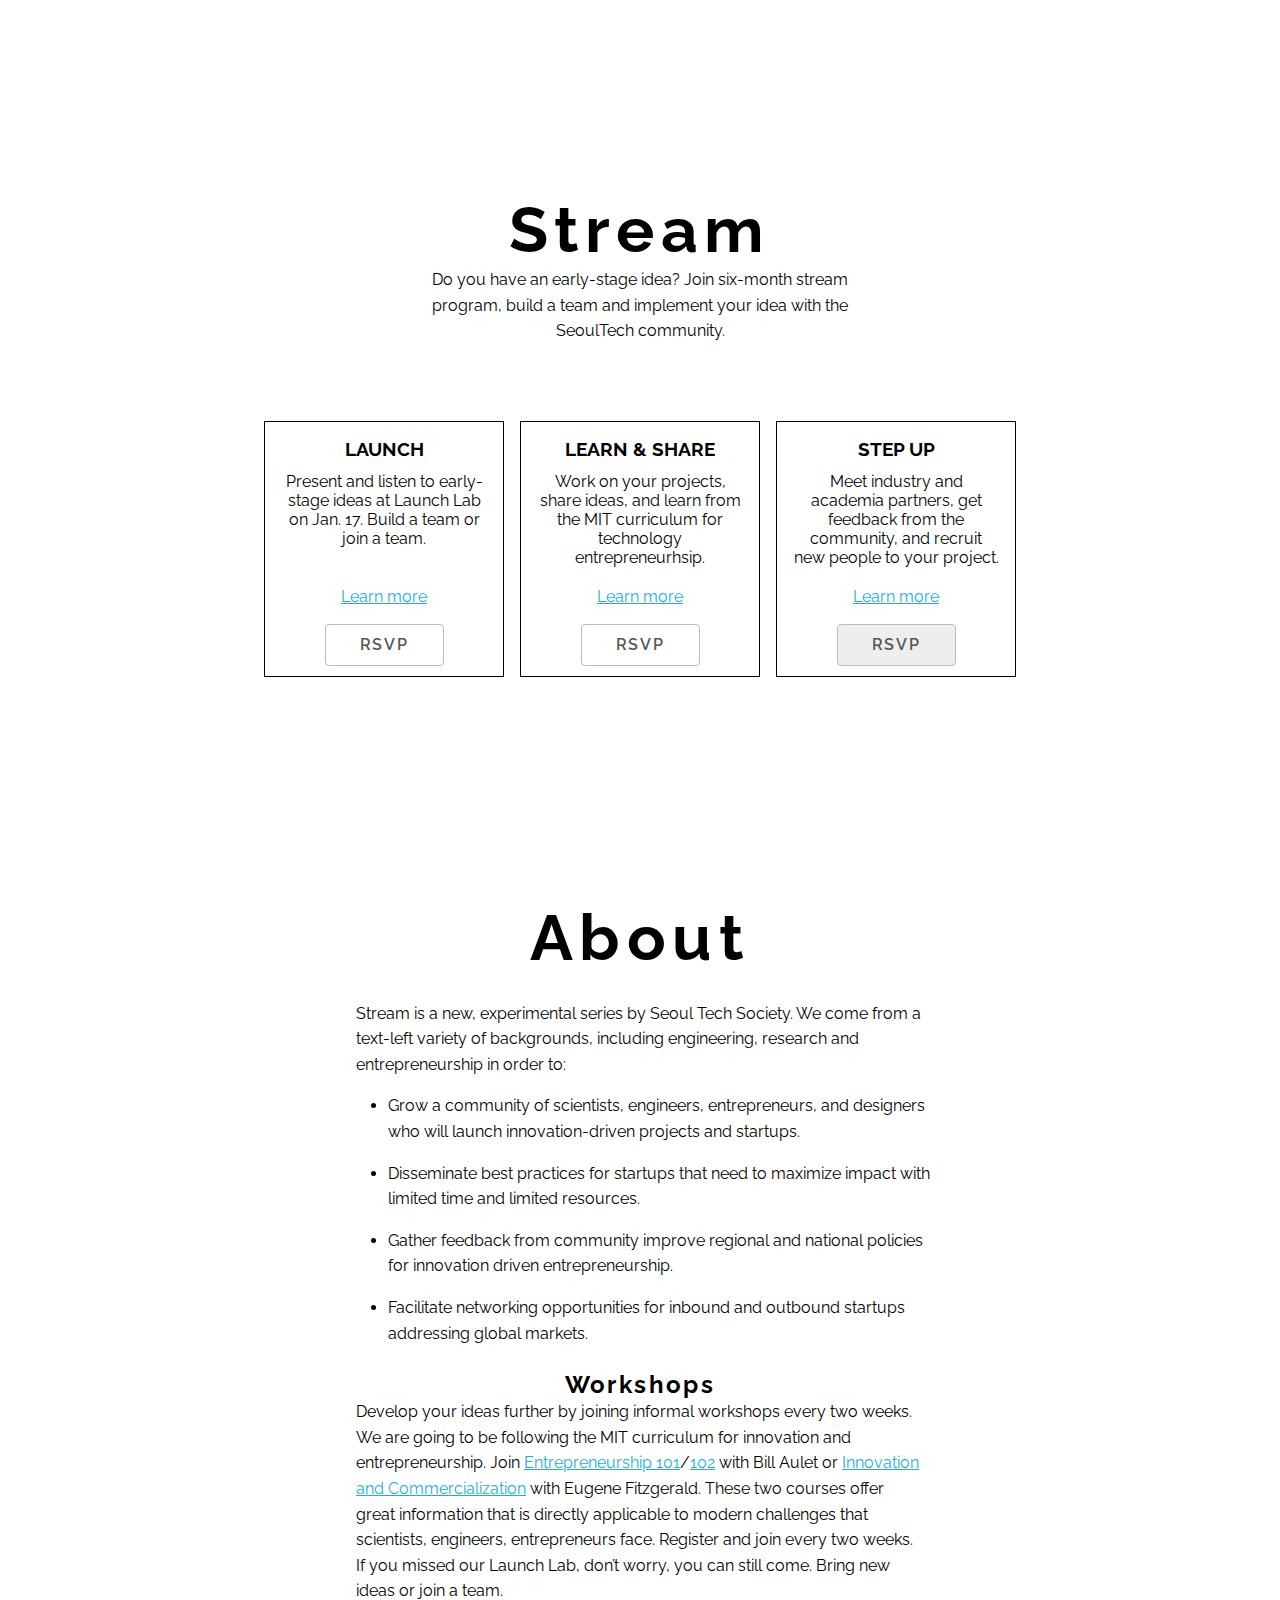
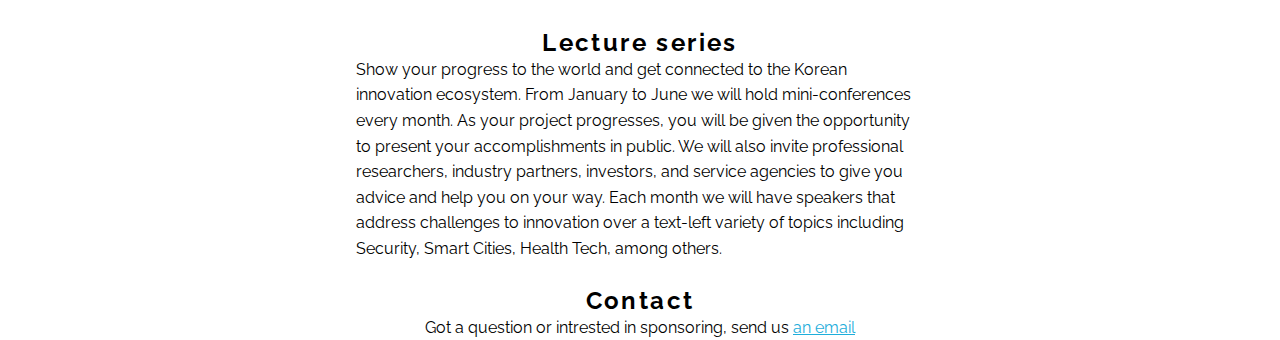
==== commit 9395e287: "Update on Front Page content" ====
--- a/index.html
+++ b/index.html
@@ -24,22 +24,22 @@
 
       <div class="boxes">
         <div class="box">
-          <h2 class="text-center">Launch Lab</h2>
-          <p class="text-center">Take off your idea or join a team at the Launch Lab on January 17 </p>
+          <h2 class="text-center">Launch</h2>
+          <p class="text-center">Present and listen to early-stage ideas at Launch Lab on Jan. 17. Build a team or join a team.</p>
          <a class="text-center" href="http://meetup.com/seoul&#45;tech&#45;society/events/219170649/">Learn more</a>
           <a class="button layout-center" href="http://meetup.com/seoul&#45;tech&#45;society/events/219170649/">RSVP</a>
         </div>
 
         <div class="box">
-          <h2 class="text-center">Workshops</h2>
-          <p class="text-center">Progress your idea during biweekly workshops following the MIT curriculum for technology entrepreneurship</p>
+          <h2 class="text-center">Learn & Share</h2>
+          <p class="text-center">Work on your projects, share ideas, and learn from the MIT curriculum for technology entrepreneurhsip.</p>
           <a class="text-center" href="#workshops">Learn more</a>
           <a class="button layout-center" href="https://docs.google.com/forms/d/1u_SwVBV7U9XaDMs09zykH9ObbXUqeM2oUhqROiHeGyg/viewform?usp=send_form">RSVP</a>
         </div>
 
         <div class="box">
-          <h2 class="text-center">Lecture series</h2>
-          <p class="text-center">Meet industry and academia partners and learn to navigate the Korean innovation ecosystem</p>
+          <h2 class="text-center">Step Up</h2>
+          <p class="text-center">Meet industry and academia partners, get feedback from the community, and recruit new people to your project.</p>
           <a class="text-center" href="#lectures">Learn more</a>
           <a class="button layout-center inactive">RSVP</a>
         </div>
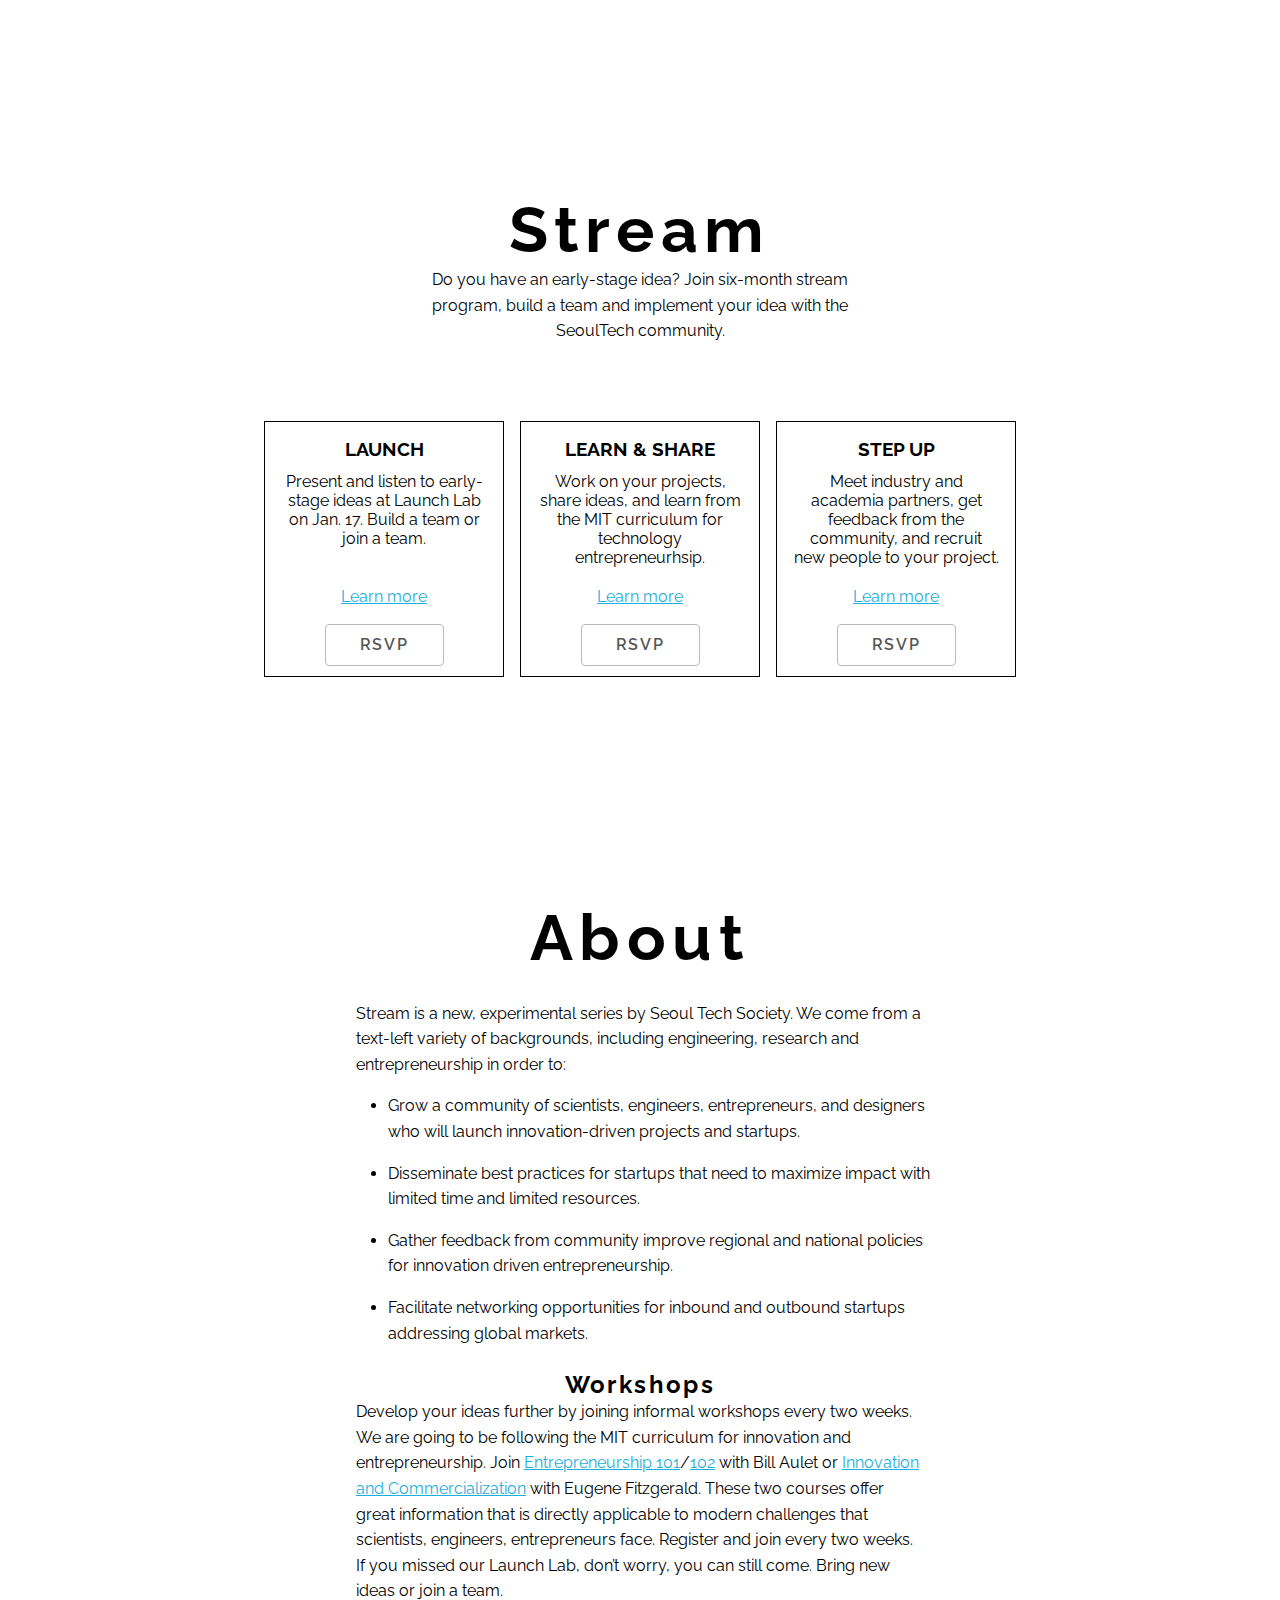
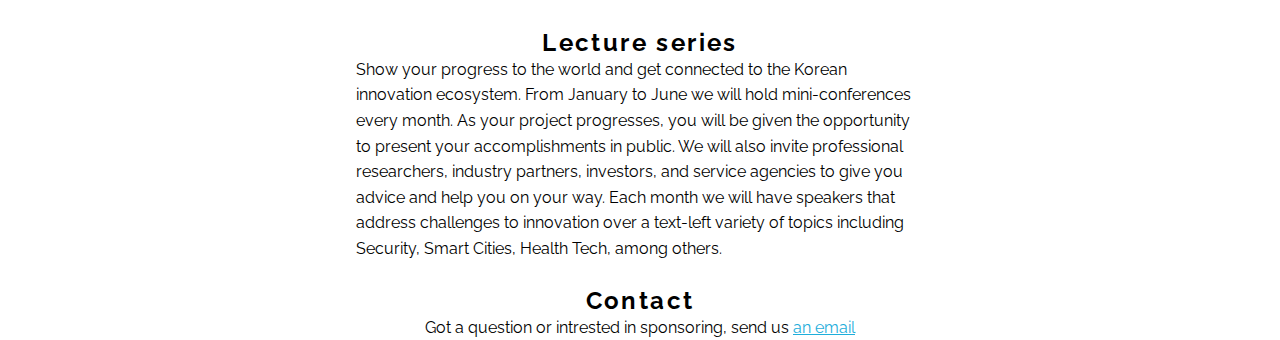
==== commit 46b76703: "enable rsvp button for conferences" ====
--- a/index.html
+++ b/index.html
@@ -41,7 +41,8 @@
           <h2 class="text-center">Step Up</h2>
           <p class="text-center">Meet industry and academia partners, get feedback from the community, and recruit new people to your project.</p>
           <a class="text-center" href="#lectures">Learn more</a>
-          <a class="button layout-center inactive">RSVP</a>
+          <a class="button layout-center"
+            href="">RSVP</a>
         </div>
       </div>
     </div>
